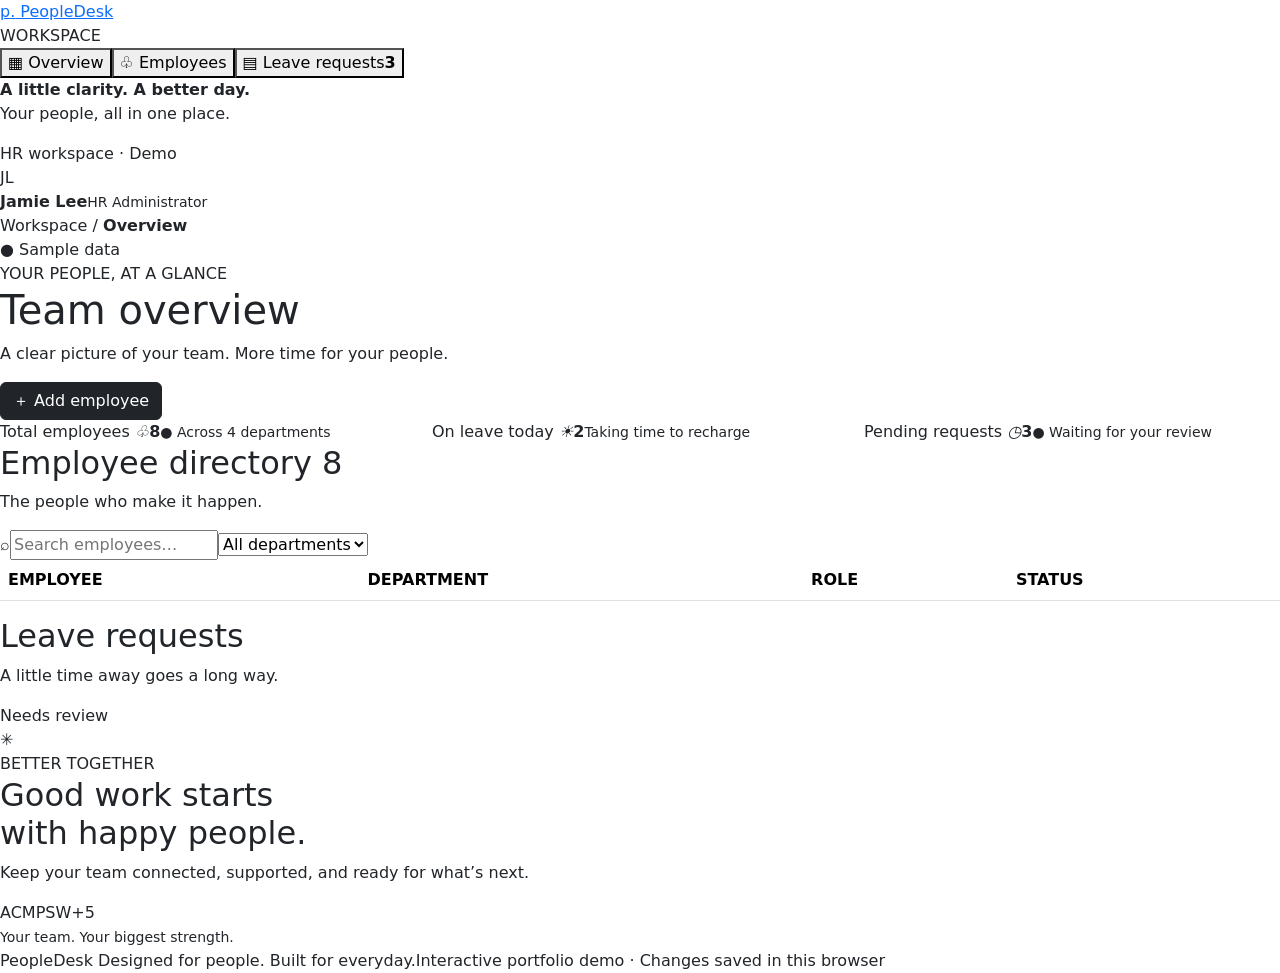
==== index.html @ 5a253f6b "Add dashboard index.html" ====
<!doctype html><html lang="en"><head><meta charset="utf-8"><meta name="viewport" content="width=device-width,initial-scale=1"><title>PeopleDesk | Team overview</title><meta name="description" content="A responsive HR dashboard demo with employee search and leave requests."><link href="https://cdn.jsdelivr.net/npm/bootstrap@5.3.3/dist/css/bootstrap.min.css" rel="stylesheet"><link href="style.css" rel="stylesheet"></head><body><aside><a class="brand" href="#dashboard"><span class="brand-icon">p.</span> PeopleDesk</a><div class="workspace">WORKSPACE</div><nav aria-label="Main navigation"><button data-view="dashboard" class="active">▦ <span>Overview</span></button><button data-view="employees">♧ <span>Employees</span></button><button data-view="leave">▤ <span>Leave requests</span><b id="nav-count">3</b></button></nav><div class="sidebar-bottom"><div class="help-card"><strong>A little clarity. A better day.</strong><p>Your people, all in one place.</p><span>HR workspace · Demo</span></div><div class="profile"><span class="avatar purple">JL</span><div><strong>Jamie Lee</strong><small>HR Administrator</small></div></div></div></aside><div class="app"><header><div>Workspace <span>/</span> <strong id="crumb">Overview</strong></div><span class="demo-label">● Sample data</span></header><main><div class="page-top"><div><div class="eyebrow">YOUR PEOPLE, AT A GLANCE</div><h1 id="page-title">Team overview</h1><p id="subtitle">A clear picture of your team. More time for your people.</p></div><button class="btn btn-dark" id="add">＋ Add employee</button></div><section class="row g-3 metrics" aria-label="Team summary"><div class="col-12 col-sm-4"><article class="metric"><span>Total employees <i>♧</i></span><strong id="total">8</strong><small><b>●</b> Across 4 departments</small></article></div><div class="col-12 col-sm-4"><article class="metric"><span>On leave today <i>☀</i></span><strong id="onleave">2</strong><small>Taking time to recharge</small></article></div><div class="col-12 col-sm-4"><article class="metric"><span>Pending requests <i>◷</i></span><strong id="pending">3</strong><small><b class="amber">●</b> Waiting for your review</small></article></div></section><section id="employee-section" class="panel"><div class="panel-top"><div><h2>Employee directory <span id="directory-count">8</span></h2><p>The people who make it happen.</p></div><div class="filters"><label class="search"><span>⌕</span><input id="search" placeholder="Search employees…" aria-label="Search employees"></label><select id="department" aria-label="Filter by department"><option value="">All departments</option><option>Engineering</option><option>Design</option><option>Marketing</option><option>People</option></select></div></div><div class="table-responsive"><table class="table align-middle"><thead><tr><th>EMPLOYEE</th><th>DEPARTMENT</th><th>ROLE</th><th>STATUS</th></tr></thead><tbody id="employees"></tbody></table></div><div class="panel-foot" id="results"></div></section><section class="bottom-grid"><div id="leave-section" class="panel"><div class="panel-top"><div><h2>Leave requests</h2><p>A little time away goes a long way.</p></div><span class="tag">Needs review</span></div><div id="requests"></div></div><div class="note-card" id="team-note"><span class="note-icon">✳</span><div class="eyebrow">BETTER TOGETHER</div><h2>Good work starts<br>with happy people.</h2><p>Keep your team connected, supported, and ready for what’s next.</p><div class="overlap"><span class="avatar purple">AC</span><span class="avatar peach">MP</span><span class="avatar green">SW</span><span class="avatar blue">+5</span></div><small>Your team. Your biggest strength.</small></div></section><footer>PeopleDesk <span>Designed for people. Built for everyday.</span><span>Interactive portfolio demo · Changes saved in this browser</span></footer></main></div><dialog id="employee-dialog"><form id="employee-form"><div class="dialog-top"><h2>Add employee</h2><button type="button" id="close" aria-label="Close">×</button></div><p>Welcome someone new to the team.</p><label>Full name<input name="name" required maxlength="70"></label><label>Email<input name="email" type="email" required></label><label>Department<select name="dept"><option>Engineering</option><option>Design</option><option>Marketing</option><option>People</option></select></label><label>Role<input name="role" required maxlength="70"></label><button class="btn btn-dark w-100" type="submit">Add employee</button></form></dialog><div id="toast" role="status"></div><script src="app.js"></script></body></html>
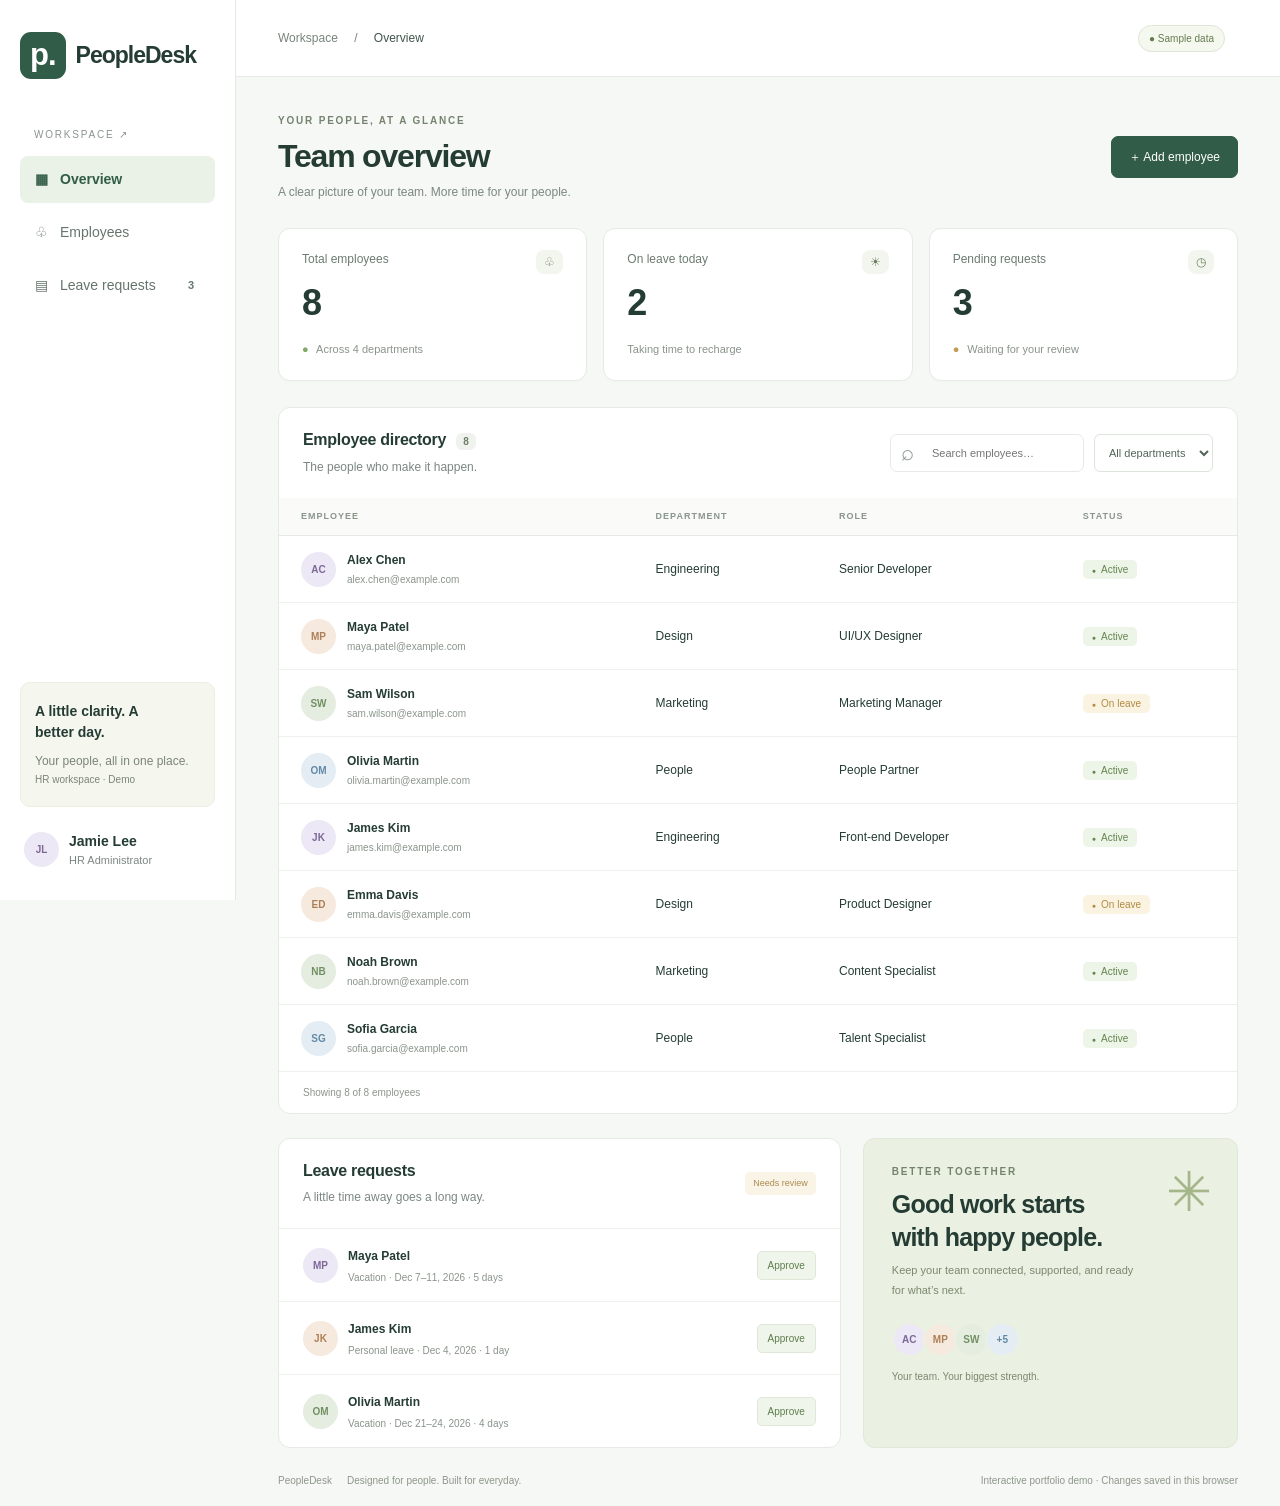
==== commit 6f1f6095: "Connect Workspace and Leave requests navigation" ====
--- a/index.html
+++ b/index.html
@@ -1 +1 @@
-<!doctype html><html lang="en"><head><meta charset="utf-8"><meta name="viewport" content="width=device-width,initial-scale=1"><title>PeopleDesk | Team overview</title><meta name="description" content="A responsive HR dashboard demo with employee search and leave requests."><link href="https://cdn.jsdelivr.net/npm/bootstrap@5.3.3/dist/css/bootstrap.min.css" rel="stylesheet"><link href="style.css" rel="stylesheet"></head><body><aside><a class="brand" href="#dashboard"><span class="brand-icon">p.</span> PeopleDesk</a><div class="workspace">WORKSPACE</div><nav aria-label="Main navigation"><button data-view="dashboard" class="active">▦ <span>Overview</span></button><button data-view="employees">♧ <span>Employees</span></button><button data-view="leave">▤ <span>Leave requests</span><b id="nav-count">3</b></button></nav><div class="sidebar-bottom"><div class="help-card"><strong>A little clarity. A better day.</strong><p>Your people, all in one place.</p><span>HR workspace · Demo</span></div><div class="profile"><span class="avatar purple">JL</span><div><strong>Jamie Lee</strong><small>HR Administrator</small></div></div></div></aside><div class="app"><header><div>Workspace <span>/</span> <strong id="crumb">Overview</strong></div><span class="demo-label">● Sample data</span></header><main><div class="page-top"><div><div class="eyebrow">YOUR PEOPLE, AT A GLANCE</div><h1 id="page-title">Team overview</h1><p id="subtitle">A clear picture of your team. More time for your people.</p></div><button class="btn btn-dark" id="add">＋ Add employee</button></div><section class="row g-3 metrics" aria-label="Team summary"><div class="col-12 col-sm-4"><article class="metric"><span>Total employees <i>♧</i></span><strong id="total">8</strong><small><b>●</b> Across 4 departments</small></article></div><div class="col-12 col-sm-4"><article class="metric"><span>On leave today <i>☀</i></span><strong id="onleave">2</strong><small>Taking time to recharge</small></article></div><div class="col-12 col-sm-4"><article class="metric"><span>Pending requests <i>◷</i></span><strong id="pending">3</strong><small><b class="amber">●</b> Waiting for your review</small></article></div></section><section id="employee-section" class="panel"><div class="panel-top"><div><h2>Employee directory <span id="directory-count">8</span></h2><p>The people who make it happen.</p></div><div class="filters"><label class="search"><span>⌕</span><input id="search" placeholder="Search employees…" aria-label="Search employees"></label><select id="department" aria-label="Filter by department"><option value="">All departments</option><option>Engineering</option><option>Design</option><option>Marketing</option><option>People</option></select></div></div><div class="table-responsive"><table class="table align-middle"><thead><tr><th>EMPLOYEE</th><th>DEPARTMENT</th><th>ROLE</th><th>STATUS</th></tr></thead><tbody id="employees"></tbody></table></div><div class="panel-foot" id="results"></div></section><section class="bottom-grid"><div id="leave-section" class="panel"><div class="panel-top"><div><h2>Leave requests</h2><p>A little time away goes a long way.</p></div><span class="tag">Needs review</span></div><div id="requests"></div></div><div class="note-card" id="team-note"><span class="note-icon">✳</span><div class="eyebrow">BETTER TOGETHER</div><h2>Good work starts<br>with happy people.</h2><p>Keep your team connected, supported, and ready for what’s next.</p><div class="overlap"><span class="avatar purple">AC</span><span class="avatar peach">MP</span><span class="avatar green">SW</span><span class="avatar blue">+5</span></div><small>Your team. Your biggest strength.</small></div></section><footer>PeopleDesk <span>Designed for people. Built for everyday.</span><span>Interactive portfolio demo · Changes saved in this browser</span></footer></main></div><dialog id="employee-dialog"><form id="employee-form"><div class="dialog-top"><h2>Add employee</h2><button type="button" id="close" aria-label="Close">×</button></div><p>Welcome someone new to the team.</p><label>Full name<input name="name" required maxlength="70"></label><label>Email<input name="email" type="email" required></label><label>Department<select name="dept"><option>Engineering</option><option>Design</option><option>Marketing</option><option>People</option></select></label><label>Role<input name="role" required maxlength="70"></label><button class="btn btn-dark w-100" type="submit">Add employee</button></form></dialog><div id="toast" role="status"></div><script src="app.js"></script></body></html>
+<!doctype html><html lang="en"><head><meta charset="utf-8"><meta name="viewport" content="width=device-width,initial-scale=1"><title>PeopleDesk | Team overview</title><meta name="description" content="A responsive HR dashboard demo with employee search and leave requests."><link href="https://cdn.jsdelivr.net/npm/bootstrap@5.3.3/dist/css/bootstrap.min.css" rel="stylesheet"><link href="style.css" rel="stylesheet"></head><body><aside><a class="brand" href="index.html"><span class="brand-icon">p.</span> PeopleDesk</a><a class="workspace" href="workspace.html">WORKSPACE ↗</a><nav aria-label="Main navigation"><a href="index.html" class="nav-link" data-page-link="dashboard">▦ <span>Overview</span></a><a href="index.html?view=employees" class="nav-link" data-page-link="employees">♧ <span>Employees</span></a><a href="leave.html" class="nav-link" data-page-link="leave">▤ <span>Leave requests</span><b id="nav-count">3</b></a></nav><div class="sidebar-bottom"><div class="help-card"><strong>A little clarity. A better day.</strong><p>Your people, all in one place.</p><span>HR workspace · Demo</span></div><div class="profile"><span class="avatar purple">JL</span><div><strong>Jamie Lee</strong><small>HR Administrator</small></div></div></div></aside><div class="app"><header><div><a href="workspace.html">Workspace</a> <span>/</span> <strong id="crumb">Overview</strong></div><span class="demo-label">● Sample data</span></header><main><div class="page-top"><div><div class="eyebrow">YOUR PEOPLE, AT A GLANCE</div><h1 id="page-title">Team overview</h1><p id="subtitle">A clear picture of your team. More time for your people.</p></div><button class="btn btn-dark" id="add">＋ Add employee</button></div><section class="row g-3 metrics" aria-label="Team summary"><div class="col-12 col-sm-4"><article class="metric"><span>Total employees <i>♧</i></span><strong id="total">8</strong><small><b>●</b> Across 4 departments</small></article></div><div class="col-12 col-sm-4"><article class="metric"><span>On leave today <i>☀</i></span><strong id="onleave">2</strong><small>Taking time to recharge</small></article></div><div class="col-12 col-sm-4"><article class="metric"><span>Pending requests <i>◷</i></span><strong id="pending">3</strong><small><b class="amber">●</b> Waiting for your review</small></article></div></section><section id="employee-section" class="panel"><div class="panel-top"><div><h2>Employee directory <span id="directory-count">8</span></h2><p>The people who make it happen.</p></div><div class="filters"><label class="search"><span>⌕</span><input id="search" placeholder="Search employees…" aria-label="Search employees"></label><select id="department" aria-label="Filter by department"><option value="">All departments</option><option>Engineering</option><option>Design</option><option>Marketing</option><option>People</option></select></div></div><div class="table-responsive"><table class="table align-middle"><thead><tr><th>EMPLOYEE</th><th>DEPARTMENT</th><th>ROLE</th><th>STATUS</th></tr></thead><tbody id="employees"></tbody></table></div><div class="panel-foot" id="results"></div></section><section class="bottom-grid"><div id="leave-section" class="panel"><div class="panel-top"><div><h2>Leave requests</h2><p>A little time away goes a long way.</p></div><span class="tag">Needs review</span></div><div id="requests"></div></div><div class="note-card" id="team-note"><span class="note-icon">✳</span><div class="eyebrow">BETTER TOGETHER</div><h2>Good work starts<br>with happy people.</h2><p>Keep your team connected, supported, and ready for what’s next.</p><div class="overlap"><span class="avatar purple">AC</span><span class="avatar peach">MP</span><span class="avatar green">SW</span><span class="avatar blue">+5</span></div><small>Your team. Your biggest strength.</small></div></section><section id="workspace-section" class="panel" hidden><div class="panel-top"><div><h2>Your workspace</h2><p>A shared home for your people and everyday HR tasks.</p></div><span class="tag">Demo organization</span></div><div class="workspace-content"><h2>Departments</h2><p>Explore how your team is organized.</p><div id="department-cards" class="row g-3 mt-2"></div><hr><h2>Quick links</h2><div class="quick-links"><a href="index.html?view=employees">Employee directory →</a><a href="leave.html">Review leave requests →</a><a href="index.html">Team overview →</a></div><hr><h2>Workspace information</h2><p><strong>Organization:</strong> PeopleDesk Demo Team</p><p><strong>Administrator:</strong> Jamie Lee · HR Administrator</p><p><strong>Data:</strong> Sample employees and requests. Edits are stored only in this browser.</p></div></section><footer>PeopleDesk <span>Designed for people. Built for everyday.</span><span>Interactive portfolio demo · Changes saved in this browser</span></footer></main></div><dialog id="employee-dialog"><form id="employee-form"><div class="dialog-top"><h2>Add employee</h2><button type="button" id="close" aria-label="Close">×</button></div><p>Welcome someone new to the team.</p><label>Full name<input name="name" required maxlength="70"></label><label>Email<input name="email" type="email" required></label><label>Department<select name="dept"><option>Engineering</option><option>Design</option><option>Marketing</option><option>People</option></select></label><label>Role<input name="role" required maxlength="70"></label><button class="btn btn-dark w-100" type="submit">Add employee</button></form></dialog><div id="toast" role="status"></div><script src="app.js"></script></body></html>
--- a/style.css
+++ b/style.css
@@ -0,0 +1,3 @@
+:root{--ink:#253c35;--muted:#7b8782;--line:#e5eae5;--green:#315c47}*{box-sizing:border-box}body{margin:0;background:#f6f8f5;color:var(--ink);font-family:Inter,-apple-system,BlinkMacSystemFont,'Segoe UI',sans-serif;font-size:14px}aside{position:fixed;inset:0 auto 0 0;width:236px;background:#fff;border-right:1px solid var(--line);padding:32px 20px;display:flex;flex-direction:column}.brand{display:flex;align-items:center;gap:10px;color:var(--ink);font-size:23px;font-weight:750;text-decoration:none;letter-spacing:-1px}.brand-icon{background:#315c47;color:#fff;border-radius:11px;padding:0 10px;font-size:31px}.workspace{font-size:10px;letter-spacing:1.8px;color:#8a948e;margin:48px 14px 14px}nav button{border:0;background:none;width:100%;text-align:left;padding:13px 15px;border-radius:8px;display:flex;align-items:center;gap:12px;color:#66756c;margin-bottom:6px}nav button.active{background:#eaf1e7;color:#315c47;font-weight:650}nav b{margin-left:auto;font-size:11px;background:#fff;padding:1px 6px;border-radius:5px}.sidebar-bottom{margin-top:auto}.help-card{background:#f5f7ef;border:1px solid #ebeee1;padding:18px 14px;border-radius:10px;font-size:12px}.help-card strong{display:block;max-width:130px;font-size:14px}.help-card p{margin-top:9px;color:#7b8477}.help-card span{font-size:10px;color:#7b8477}.profile{display:flex;gap:10px;align-items:center;padding:24px 4px 0}.profile small{display:block;font-size:11px;color:var(--muted)}.app{margin-left:236px}header{height:77px;background:#fff;border-bottom:1px solid var(--line);display:flex;align-items:center;justify-content:space-between;padding:0 42px;font-size:12px;color:#78857b}header span{margin:0 13px}header strong{color:#42554b;font-weight:500}.demo-label{border:1px solid #dce5d6;background:#f5f8ef;padding:5px 10px;border-radius:20px;font-size:10px;color:#657b4f}main{max-width:1440px;margin:auto;padding:36px 42px 18px}.page-top{display:flex;justify-content:space-between;align-items:center;margin-bottom:27px}.eyebrow{font-size:10px;letter-spacing:1.8px;font-weight:650;color:#75846e;margin-bottom:9px}h1{font-size:32px;letter-spacing:-1.2px;font-weight:650}p{color:var(--muted);font-size:12px;margin:8px 0 0}.btn-dark{background:#315c47;border-color:#315c47;font-size:12px;padding:11px 17px;border-radius:7px}.metric{background:#fff;border:1px solid var(--line);border-radius:12px;padding:21px 23px;box-shadow:0 2px 2px #263e3103}.metric>span{display:block;color:#6c7c72;font-size:12px}.metric i{float:right;font-style:normal;background:#f3f6ef;border-radius:8px;padding:3px 8px;color:#6d805e}.metric strong{font-size:36px;display:block;font-weight:600;letter-spacing:-1px;margin:8px 0}.metric small{color:#8a948b;font-size:11px}.metric small b{color:#7eaa65;margin-right:5px}.metric small b.amber{color:#c19d55}.metrics{margin-bottom:26px}.panel{background:#fff;border:1px solid var(--line);border-radius:12px;overflow:hidden}.panel-top{display:flex;align-items:center;justify-content:space-between;padding:22px 24px;gap:15px}h2{font-size:16px;font-weight:650;margin:0;letter-spacing:-.3px}h2 span{font-size:10px;background:#f0f3ed;color:#6d7c68;padding:3px 7px;border-radius:6px;margin-left:6px}.filters{display:flex;gap:10px}.search{display:flex;align-items:center;border:1px solid var(--line);border-radius:7px;padding:0 10px;gap:8px}.search span{font-size:22px;color:#8a948b}input,select{font:inherit;color:#52655a;border:1px solid #dde4db;border-radius:6px;padding:10px;background:#fff;font-size:11px}.search input{border:0;width:151px;outline:none}input:focus-visible,select:focus-visible,button:focus-visible,a:focus-visible{outline:2px solid #6d9464;outline-offset:3px}.table{margin:0;--bs-table-color:var(--ink)}.table thead th{background:#fafbf9;color:#8a958b;font-size:9px;font-weight:600;letter-spacing:1px;padding:12px 22px;border-color:var(--line)}.table td{padding:15px 22px;border-color:#eef1eb;font-size:12px}.person{display:flex;align-items:center;gap:11px;min-width:180px}.person strong{font-weight:550}.person small{display:block;font-size:10px;color:#8a958b;margin-top:3px}.avatar{display:inline-flex;flex-shrink:0;width:35px;height:35px;border-radius:50%;align-items:center;justify-content:center;font-size:10px;font-weight:650}.purple{background:#ece8f5;color:#7d6998}.peach{background:#f6e9dd;color:#ae8057}.green{background:#e4eddf;color:#729064}.blue{background:#e4edf4;color:#6489a5}.status{font-size:10px;padding:4px 9px;border-radius:5px;background:#edf4e8;color:#64864f;white-space:nowrap}.status.leave{background:#fbf3e2;color:#b08b42}.status:before{content:'●';font-size:7px;margin-right:5px}.panel-foot{padding:13px 24px;color:#8b958b;font-size:10px}.bottom-grid{display:grid;grid-template-columns:1.5fr 1fr;gap:22px;margin-top:24px}.tag{font-size:9px;background:#faf4e7;color:#aa8b50;padding:5px 8px;border-radius:5px;white-space:nowrap}.request{display:flex;align-items:center;gap:10px;padding:16px 24px;border-top:1px solid #eef1eb}.request-info{flex:1}.request strong{font-size:12px;font-weight:550}.request small{display:block;color:#8a948b;font-size:10px;margin-top:4px}.approve{background:#f0f5eb;border:1px solid #dfe8d7;color:#5d7d4d;font-size:10px;padding:6px 10px;border-radius:5px}.note-card{background:#eaf0e2;border:1px solid #e0e8d7;border-radius:12px;padding:25px 28px;position:relative}.note-card h2{font-size:25px;line-height:1.3;letter-spacing:-.8px}.note-card p{max-width:255px;font-size:11px;line-height:1.8;color:#7b886e}.note-icon{position:absolute;right:25px;top:12px;font-size:55px;color:#a5b68a}.overlap{margin:21px 0 8px;padding-left:4px}.overlap .avatar{border:2px solid #eaf0e2;margin-left:-4px}.note-card>small{color:#7b886e;font-size:10px}footer{display:flex;gap:15px;flex-wrap:wrap;font-size:10px;color:#8d978b;margin-top:25px}footer>span:last-child{margin-left:auto}dialog{border:1px solid var(--line);border-radius:14px;padding:28px;width:min(430px,92vw);color:var(--ink)}dialog::backdrop{background:#20352c70}.dialog-top{display:flex;justify-content:space-between;align-items:center}.dialog-top button{border:0;background:none;font-size:24px}dialog label{display:block;font-size:12px;margin:16px 0}dialog input,dialog select{width:100%;display:block;margin-top:5px;font-size:14px}#toast{position:fixed;bottom:25px;left:50%;transform:translateX(-50%);background:#315c47;color:white;padding:12px 22px;border-radius:8px;display:none;z-index:4}@media(min-width:1400px){main{padding-top:45px}.table td{padding-top:19px;padding-bottom:19px}}@media(max-width:1100px){aside{width:200px}.app{margin-left:200px}main{padding:28px 24px}.panel-top{align-items:flex-start;flex-direction:column}.bottom-grid{grid-template-columns:1fr 1fr}.request{padding:16px}.filters{width:100%}.search{flex:1}.search input{width:100%}}@media(max-width:720px){aside{position:static;width:100%;padding:16px;border-right:0;border-bottom:1px solid var(--line)}.brand{font-size:21px}.brand-icon{font-size:25px}.workspace,.sidebar-bottom{display:none}nav{display:flex;margin-top:16px;gap:6px}nav button{font-size:11px;padding:10px;gap:6px;margin:0}nav b{display:none}.app{margin:0}header{height:49px;padding:0 20px}main{padding:25px 16px}.page-top{align-items:flex-start;gap:10px}h1{font-size:28px}.page-top p{max-width:200px}.page-top .btn{white-space:nowrap;padding:9px;font-size:10px}.metric{padding:15px 20px}.metric strong{font-size:30px}.bottom-grid{grid-template-columns:1fr}.filters{flex-direction:column}.panel-top{padding:20px}.table td,.table th{padding-left:18px!important;padding-right:18px!important}footer>span:last-child{margin:0}.note-card{min-height:260px}}
+
+nav .nav-link{width:100%;text-align:left;padding:13px 15px;border-radius:8px;display:flex;align-items:center;gap:12px;color:#66756c;margin-bottom:6px;text-decoration:none}nav .nav-link.active{background:#eaf1e7;color:#315c47;font-weight:650}nav .nav-link:hover{background:#f2f5ee}.workspace{text-decoration:none;display:block}.workspace:hover,header a:hover{text-decoration:underline}header a{color:inherit;text-decoration:none}.workspace-content{padding:0 24px 28px}.workspace-content hr{border-color:#dbe3d6;margin:24px 0}.quick-links{display:flex;flex-wrap:wrap;gap:12px;margin-top:16px}.quick-links a{color:#315c47;background:#edf3e8;padding:12px 16px;border-radius:7px;text-decoration:none}a.workspace[aria-current=page]{color:#315c47;font-weight:700}[hidden]{display:none!important}@media(max-width:720px){nav .nav-link{font-size:11px;padding:10px;gap:6px;margin:0}.workspace{display:block;margin:16px 4px 0}}
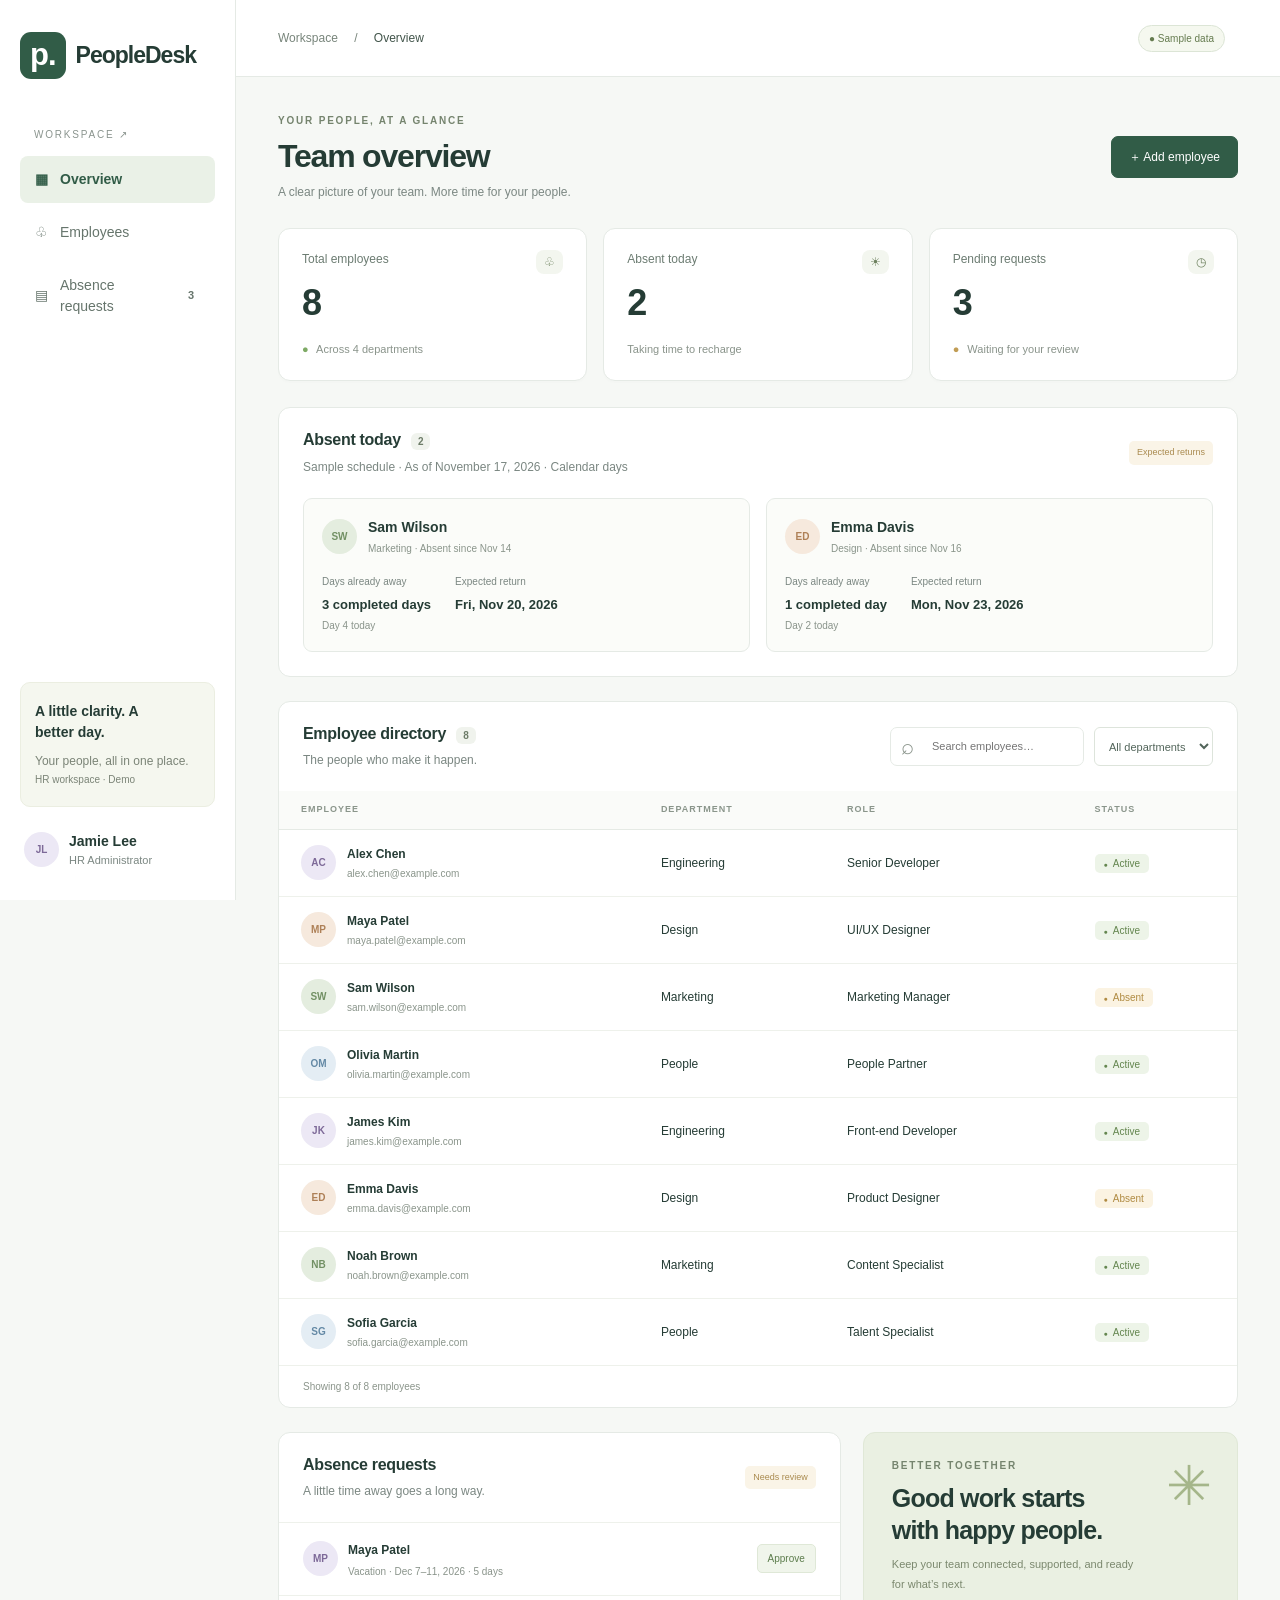
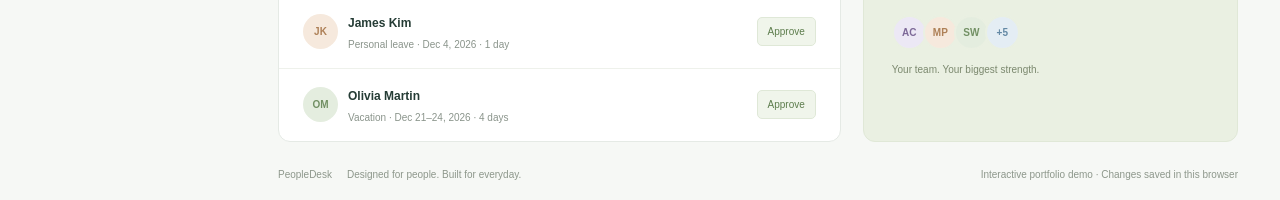
==== commit aeca27af: "Show absence durations and return dates; simplify Workspace header" ====
--- a/index.html
+++ b/index.html
@@ -1 +1 @@
-<!doctype html><html lang="en"><head><meta charset="utf-8"><meta name="viewport" content="width=device-width,initial-scale=1"><title>PeopleDesk | Team overview</title><meta name="description" content="A responsive HR dashboard demo with employee search and leave requests."><link href="https://cdn.jsdelivr.net/npm/bootstrap@5.3.3/dist/css/bootstrap.min.css" rel="stylesheet"><link href="style.css" rel="stylesheet"></head><body><aside><a class="brand" href="index.html"><span class="brand-icon">p.</span> PeopleDesk</a><a class="workspace" href="workspace.html">WORKSPACE ↗</a><nav aria-label="Main navigation"><a href="index.html" class="nav-link" data-page-link="dashboard">▦ <span>Overview</span></a><a href="index.html?view=employees" class="nav-link" data-page-link="employees">♧ <span>Employees</span></a><a href="leave.html" class="nav-link" data-page-link="leave">▤ <span>Leave requests</span><b id="nav-count">3</b></a></nav><div class="sidebar-bottom"><div class="help-card"><strong>A little clarity. A better day.</strong><p>Your people, all in one place.</p><span>HR workspace · Demo</span></div><div class="profile"><span class="avatar purple">JL</span><div><strong>Jamie Lee</strong><small>HR Administrator</small></div></div></div></aside><div class="app"><header><div><a href="workspace.html">Workspace</a> <span>/</span> <strong id="crumb">Overview</strong></div><span class="demo-label">● Sample data</span></header><main><div class="page-top"><div><div class="eyebrow">YOUR PEOPLE, AT A GLANCE</div><h1 id="page-title">Team overview</h1><p id="subtitle">A clear picture of your team. More time for your people.</p></div><button class="btn btn-dark" id="add">＋ Add employee</button></div><section class="row g-3 metrics" aria-label="Team summary"><div class="col-12 col-sm-4"><article class="metric"><span>Total employees <i>♧</i></span><strong id="total">8</strong><small><b>●</b> Across 4 departments</small></article></div><div class="col-12 col-sm-4"><article class="metric"><span>On leave today <i>☀</i></span><strong id="onleave">2</strong><small>Taking time to recharge</small></article></div><div class="col-12 col-sm-4"><article class="metric"><span>Pending requests <i>◷</i></span><strong id="pending">3</strong><small><b class="amber">●</b> Waiting for your review</small></article></div></section><section id="employee-section" class="panel"><div class="panel-top"><div><h2>Employee directory <span id="directory-count">8</span></h2><p>The people who make it happen.</p></div><div class="filters"><label class="search"><span>⌕</span><input id="search" placeholder="Search employees…" aria-label="Search employees"></label><select id="department" aria-label="Filter by department"><option value="">All departments</option><option>Engineering</option><option>Design</option><option>Marketing</option><option>People</option></select></div></div><div class="table-responsive"><table class="table align-middle"><thead><tr><th>EMPLOYEE</th><th>DEPARTMENT</th><th>ROLE</th><th>STATUS</th></tr></thead><tbody id="employees"></tbody></table></div><div class="panel-foot" id="results"></div></section><section class="bottom-grid"><div id="leave-section" class="panel"><div class="panel-top"><div><h2>Leave requests</h2><p>A little time away goes a long way.</p></div><span class="tag">Needs review</span></div><div id="requests"></div></div><div class="note-card" id="team-note"><span class="note-icon">✳</span><div class="eyebrow">BETTER TOGETHER</div><h2>Good work starts<br>with happy people.</h2><p>Keep your team connected, supported, and ready for what’s next.</p><div class="overlap"><span class="avatar purple">AC</span><span class="avatar peach">MP</span><span class="avatar green">SW</span><span class="avatar blue">+5</span></div><small>Your team. Your biggest strength.</small></div></section><section id="workspace-section" class="panel" hidden><div class="panel-top"><div><h2>Your workspace</h2><p>A shared home for your people and everyday HR tasks.</p></div><span class="tag">Demo organization</span></div><div class="workspace-content"><h2>Departments</h2><p>Explore how your team is organized.</p><div id="department-cards" class="row g-3 mt-2"></div><hr><h2>Quick links</h2><div class="quick-links"><a href="index.html?view=employees">Employee directory →</a><a href="leave.html">Review leave requests →</a><a href="index.html">Team overview →</a></div><hr><h2>Workspace information</h2><p><strong>Organization:</strong> PeopleDesk Demo Team</p><p><strong>Administrator:</strong> Jamie Lee · HR Administrator</p><p><strong>Data:</strong> Sample employees and requests. Edits are stored only in this browser.</p></div></section><footer>PeopleDesk <span>Designed for people. Built for everyday.</span><span>Interactive portfolio demo · Changes saved in this browser</span></footer></main></div><dialog id="employee-dialog"><form id="employee-form"><div class="dialog-top"><h2>Add employee</h2><button type="button" id="close" aria-label="Close">×</button></div><p>Welcome someone new to the team.</p><label>Full name<input name="name" required maxlength="70"></label><label>Email<input name="email" type="email" required></label><label>Department<select name="dept"><option>Engineering</option><option>Design</option><option>Marketing</option><option>People</option></select></label><label>Role<input name="role" required maxlength="70"></label><button class="btn btn-dark w-100" type="submit">Add employee</button></form></dialog><div id="toast" role="status"></div><script src="app.js"></script></body></html>
+<!doctype html><html lang="en"><head><meta charset="utf-8"><meta name="viewport" content="width=device-width,initial-scale=1"><title>PeopleDesk | Team overview</title><meta name="description" content="A responsive HR dashboard demo with employee search and leave requests."><link href="https://cdn.jsdelivr.net/npm/bootstrap@5.3.3/dist/css/bootstrap.min.css" rel="stylesheet"><link href="style.css?v=20261117-absence" rel="stylesheet"></head><body><aside><a class="brand" href="index.html"><span class="brand-icon">p.</span> PeopleDesk</a><a class="workspace" href="workspace.html">WORKSPACE ↗</a><nav aria-label="Main navigation"><a href="index.html" class="nav-link" data-page-link="dashboard">▦ <span>Overview</span></a><a href="index.html?view=employees" class="nav-link" data-page-link="employees">♧ <span>Employees</span></a><a href="leave.html" class="nav-link" data-page-link="leave">▤ <span>Absence requests</span><b id="nav-count">3</b></a></nav><div class="sidebar-bottom"><div class="help-card"><strong>A little clarity. A better day.</strong><p>Your people, all in one place.</p><span>HR workspace · Demo</span></div><div class="profile"><span class="avatar purple">JL</span><div><strong>Jamie Lee</strong><small>HR Administrator</small></div></div></div></aside><div class="app"><header><div><a href="workspace.html">Workspace</a> <span>/</span> <strong id="crumb">Overview</strong></div><span class="demo-label">● Sample data</span></header><main><div class="page-top"><div><div class="eyebrow">YOUR PEOPLE, AT A GLANCE</div><h1 id="page-title">Team overview</h1><p id="subtitle">A clear picture of your team. More time for your people.</p></div><button class="btn btn-dark" id="add">＋ Add employee</button></div><section class="row g-3 metrics" aria-label="Team summary"><div class="col-12 col-sm-4"><article class="metric"><span>Total employees <i>♧</i></span><strong id="total">8</strong><small><b>●</b> Across 4 departments</small></article></div><div class="col-12 col-sm-4"><article class="metric"><span>Absent today <i>☀</i></span><strong id="onleave">2</strong><small>Taking time to recharge</small></article></div><div class="col-12 col-sm-4"><article class="metric"><span>Pending requests <i>◷</i></span><strong id="pending">3</strong><small><b class="amber">●</b> Waiting for your review</small></article></div></section><section class="panel absence-panel" id="absence-today"><div class="panel-top"><div><h2>Absent today <span>2</span></h2><p>Sample schedule · As of November 17, 2026 · Calendar days</p></div><span class="tag">Expected returns</span></div><div class="row g-3 absence-cards"><div class="col-12 col-md-6"><article class="absence-card"><div class="person"><span class="avatar green">SW</span><div><strong>Sam Wilson</strong><small>Marketing · Absent since Nov 14</small></div></div><dl><div><dt>Days already away</dt><dd>3 completed days <small>Day 4 today</small></dd></div><div><dt>Expected return</dt><dd>Fri, Nov 20, 2026</dd></div></dl></article></div><div class="col-12 col-md-6"><article class="absence-card"><div class="person"><span class="avatar peach">ED</span><div><strong>Emma Davis</strong><small>Design · Absent since Nov 16</small></div></div><dl><div><dt>Days already away</dt><dd>1 completed day <small>Day 2 today</small></dd></div><div><dt>Expected return</dt><dd>Mon, Nov 23, 2026</dd></div></dl></article></div></div></section><section id="employee-section" class="panel"><div class="panel-top"><div><h2>Employee directory <span id="directory-count">8</span></h2><p>The people who make it happen.</p></div><div class="filters"><label class="search"><span>⌕</span><input id="search" placeholder="Search employees…" aria-label="Search employees"></label><select id="department" aria-label="Filter by department"><option value="">All departments</option><option>Engineering</option><option>Design</option><option>Marketing</option><option>People</option></select></div></div><div class="table-responsive"><table class="table align-middle"><thead><tr><th>EMPLOYEE</th><th>DEPARTMENT</th><th>ROLE</th><th>STATUS</th></tr></thead><tbody id="employees"></tbody></table></div><div class="panel-foot" id="results"></div></section><section class="bottom-grid"><div id="leave-section" class="panel"><div class="panel-top"><div><h2>Absence requests</h2><p>A little time away goes a long way.</p></div><span class="tag">Needs review</span></div><div id="requests"></div></div><div class="note-card" id="team-note"><span class="note-icon">✳</span><div class="eyebrow">BETTER TOGETHER</div><h2>Good work starts<br>with happy people.</h2><p>Keep your team connected, supported, and ready for what’s next.</p><div class="overlap"><span class="avatar purple">AC</span><span class="avatar peach">MP</span><span class="avatar green">SW</span><span class="avatar blue">+5</span></div><small>Your team. Your biggest strength.</small></div></section><section id="workspace-section" class="panel" hidden><div class="panel-top"><div><h2>Your workspace</h2><p>A shared home for your people and everyday HR tasks.</p></div><span class="tag">Demo organization</span></div><div class="workspace-content"><h2>Departments</h2><p>Explore how your team is organized.</p><div id="department-cards" class="row g-3 mt-2"></div><hr><h2>Quick links</h2><div class="quick-links"><a href="index.html?view=employees">Employee directory →</a><a href="leave.html">Review absence requests →</a><a href="index.html">Team overview →</a></div><hr><h2>Workspace information</h2><p><strong>Organization:</strong> PeopleDesk Demo Team</p><p><strong>Administrator:</strong> Jamie Lee · HR Administrator</p><p><strong>Data:</strong> Sample employees and requests. Edits are stored only in this browser.</p></div></section><footer>PeopleDesk <span>Designed for people. Built for everyday.</span><span>Interactive portfolio demo · Changes saved in this browser</span></footer></main></div><dialog id="employee-dialog"><form id="employee-form"><div class="dialog-top"><h2>Add employee</h2><button type="button" id="close" aria-label="Close">×</button></div><p>Welcome someone new to the team.</p><label>Full name<input name="name" required maxlength="70"></label><label>Email<input name="email" type="email" required></label><label>Department<select name="dept"><option>Engineering</option><option>Design</option><option>Marketing</option><option>People</option></select></label><label>Role<input name="role" required maxlength="70"></label><button class="btn btn-dark w-100" type="submit">Add employee</button></form></dialog><div id="toast" role="status"></div><script src="app.js?v=20261117-absence"></script></body></html>
--- a/style.css
+++ b/style.css
@@ -1,3 +1,6 @@
 :root{--ink:#253c35;--muted:#7b8782;--line:#e5eae5;--green:#315c47}*{box-sizing:border-box}body{margin:0;background:#f6f8f5;color:var(--ink);font-family:Inter,-apple-system,BlinkMacSystemFont,'Segoe UI',sans-serif;font-size:14px}aside{position:fixed;inset:0 auto 0 0;width:236px;background:#fff;border-right:1px solid var(--line);padding:32px 20px;display:flex;flex-direction:column}.brand{display:flex;align-items:center;gap:10px;color:var(--ink);font-size:23px;font-weight:750;text-decoration:none;letter-spacing:-1px}.brand-icon{background:#315c47;color:#fff;border-radius:11px;padding:0 10px;font-size:31px}.workspace{font-size:10px;letter-spacing:1.8px;color:#8a948e;margin:48px 14px 14px}nav button{border:0;background:none;width:100%;text-align:left;padding:13px 15px;border-radius:8px;display:flex;align-items:center;gap:12px;color:#66756c;margin-bottom:6px}nav button.active{background:#eaf1e7;color:#315c47;font-weight:650}nav b{margin-left:auto;font-size:11px;background:#fff;padding:1px 6px;border-radius:5px}.sidebar-bottom{margin-top:auto}.help-card{background:#f5f7ef;border:1px solid #ebeee1;padding:18px 14px;border-radius:10px;font-size:12px}.help-card strong{display:block;max-width:130px;font-size:14px}.help-card p{margin-top:9px;color:#7b8477}.help-card span{font-size:10px;color:#7b8477}.profile{display:flex;gap:10px;align-items:center;padding:24px 4px 0}.profile small{display:block;font-size:11px;color:var(--muted)}.app{margin-left:236px}header{height:77px;background:#fff;border-bottom:1px solid var(--line);display:flex;align-items:center;justify-content:space-between;padding:0 42px;font-size:12px;color:#78857b}header span{margin:0 13px}header strong{color:#42554b;font-weight:500}.demo-label{border:1px solid #dce5d6;background:#f5f8ef;padding:5px 10px;border-radius:20px;font-size:10px;color:#657b4f}main{max-width:1440px;margin:auto;padding:36px 42px 18px}.page-top{display:flex;justify-content:space-between;align-items:center;margin-bottom:27px}.eyebrow{font-size:10px;letter-spacing:1.8px;font-weight:650;color:#75846e;margin-bottom:9px}h1{font-size:32px;letter-spacing:-1.2px;font-weight:650}p{color:var(--muted);font-size:12px;margin:8px 0 0}.btn-dark{background:#315c47;border-color:#315c47;font-size:12px;padding:11px 17px;border-radius:7px}.metric{background:#fff;border:1px solid var(--line);border-radius:12px;padding:21px 23px;box-shadow:0 2px 2px #263e3103}.metric>span{display:block;color:#6c7c72;font-size:12px}.metric i{float:right;font-style:normal;background:#f3f6ef;border-radius:8px;padding:3px 8px;color:#6d805e}.metric strong{font-size:36px;display:block;font-weight:600;letter-spacing:-1px;margin:8px 0}.metric small{color:#8a948b;font-size:11px}.metric small b{color:#7eaa65;margin-right:5px}.metric small b.amber{color:#c19d55}.metrics{margin-bottom:26px}.panel{background:#fff;border:1px solid var(--line);border-radius:12px;overflow:hidden}.panel-top{display:flex;align-items:center;justify-content:space-between;padding:22px 24px;gap:15px}h2{font-size:16px;font-weight:650;margin:0;letter-spacing:-.3px}h2 span{font-size:10px;background:#f0f3ed;color:#6d7c68;padding:3px 7px;border-radius:6px;margin-left:6px}.filters{display:flex;gap:10px}.search{display:flex;align-items:center;border:1px solid var(--line);border-radius:7px;padding:0 10px;gap:8px}.search span{font-size:22px;color:#8a948b}input,select{font:inherit;color:#52655a;border:1px solid #dde4db;border-radius:6px;padding:10px;background:#fff;font-size:11px}.search input{border:0;width:151px;outline:none}input:focus-visible,select:focus-visible,button:focus-visible,a:focus-visible{outline:2px solid #6d9464;outline-offset:3px}.table{margin:0;--bs-table-color:var(--ink)}.table thead th{background:#fafbf9;color:#8a958b;font-size:9px;font-weight:600;letter-spacing:1px;padding:12px 22px;border-color:var(--line)}.table td{padding:15px 22px;border-color:#eef1eb;font-size:12px}.person{display:flex;align-items:center;gap:11px;min-width:180px}.person strong{font-weight:550}.person small{display:block;font-size:10px;color:#8a958b;margin-top:3px}.avatar{display:inline-flex;flex-shrink:0;width:35px;height:35px;border-radius:50%;align-items:center;justify-content:center;font-size:10px;font-weight:650}.purple{background:#ece8f5;color:#7d6998}.peach{background:#f6e9dd;color:#ae8057}.green{background:#e4eddf;color:#729064}.blue{background:#e4edf4;color:#6489a5}.status{font-size:10px;padding:4px 9px;border-radius:5px;background:#edf4e8;color:#64864f;white-space:nowrap}.status.leave{background:#fbf3e2;color:#b08b42}.status:before{content:'●';font-size:7px;margin-right:5px}.panel-foot{padding:13px 24px;color:#8b958b;font-size:10px}.bottom-grid{display:grid;grid-template-columns:1.5fr 1fr;gap:22px;margin-top:24px}.tag{font-size:9px;background:#faf4e7;color:#aa8b50;padding:5px 8px;border-radius:5px;white-space:nowrap}.request{display:flex;align-items:center;gap:10px;padding:16px 24px;border-top:1px solid #eef1eb}.request-info{flex:1}.request strong{font-size:12px;font-weight:550}.request small{display:block;color:#8a948b;font-size:10px;margin-top:4px}.approve{background:#f0f5eb;border:1px solid #dfe8d7;color:#5d7d4d;font-size:10px;padding:6px 10px;border-radius:5px}.note-card{background:#eaf0e2;border:1px solid #e0e8d7;border-radius:12px;padding:25px 28px;position:relative}.note-card h2{font-size:25px;line-height:1.3;letter-spacing:-.8px}.note-card p{max-width:255px;font-size:11px;line-height:1.8;color:#7b886e}.note-icon{position:absolute;right:25px;top:12px;font-size:55px;color:#a5b68a}.overlap{margin:21px 0 8px;padding-left:4px}.overlap .avatar{border:2px solid #eaf0e2;margin-left:-4px}.note-card>small{color:#7b886e;font-size:10px}footer{display:flex;gap:15px;flex-wrap:wrap;font-size:10px;color:#8d978b;margin-top:25px}footer>span:last-child{margin-left:auto}dialog{border:1px solid var(--line);border-radius:14px;padding:28px;width:min(430px,92vw);color:var(--ink)}dialog::backdrop{background:#20352c70}.dialog-top{display:flex;justify-content:space-between;align-items:center}.dialog-top button{border:0;background:none;font-size:24px}dialog label{display:block;font-size:12px;margin:16px 0}dialog input,dialog select{width:100%;display:block;margin-top:5px;font-size:14px}#toast{position:fixed;bottom:25px;left:50%;transform:translateX(-50%);background:#315c47;color:white;padding:12px 22px;border-radius:8px;display:none;z-index:4}@media(min-width:1400px){main{padding-top:45px}.table td{padding-top:19px;padding-bottom:19px}}@media(max-width:1100px){aside{width:200px}.app{margin-left:200px}main{padding:28px 24px}.panel-top{align-items:flex-start;flex-direction:column}.bottom-grid{grid-template-columns:1fr 1fr}.request{padding:16px}.filters{width:100%}.search{flex:1}.search input{width:100%}}@media(max-width:720px){aside{position:static;width:100%;padding:16px;border-right:0;border-bottom:1px solid var(--line)}.brand{font-size:21px}.brand-icon{font-size:25px}.workspace,.sidebar-bottom{display:none}nav{display:flex;margin-top:16px;gap:6px}nav button{font-size:11px;padding:10px;gap:6px;margin:0}nav b{display:none}.app{margin:0}header{height:49px;padding:0 20px}main{padding:25px 16px}.page-top{align-items:flex-start;gap:10px}h1{font-size:28px}.page-top p{max-width:200px}.page-top .btn{white-space:nowrap;padding:9px;font-size:10px}.metric{padding:15px 20px}.metric strong{font-size:30px}.bottom-grid{grid-template-columns:1fr}.filters{flex-direction:column}.panel-top{padding:20px}.table td,.table th{padding-left:18px!important;padding-right:18px!important}footer>span:last-child{margin:0}.note-card{min-height:260px}}
 
 nav .nav-link{width:100%;text-align:left;padding:13px 15px;border-radius:8px;display:flex;align-items:center;gap:12px;color:#66756c;margin-bottom:6px;text-decoration:none}nav .nav-link.active{background:#eaf1e7;color:#315c47;font-weight:650}nav .nav-link:hover{background:#f2f5ee}.workspace{text-decoration:none;display:block}.workspace:hover,header a:hover{text-decoration:underline}header a{color:inherit;text-decoration:none}.workspace-content{padding:0 24px 28px}.workspace-content hr{border-color:#dbe3d6;margin:24px 0}.quick-links{display:flex;flex-wrap:wrap;gap:12px;margin-top:16px}.quick-links a{color:#315c47;background:#edf3e8;padding:12px 16px;border-radius:7px;text-decoration:none}a.workspace[aria-current=page]{color:#315c47;font-weight:700}[hidden]{display:none!important}@media(max-width:720px){nav .nav-link{font-size:11px;padding:10px;gap:6px;margin:0}.workspace{display:block;margin:16px 4px 0}}
+
+body[data-page="workspace"] header #crumb,body[data-page="workspace"] header>div>span{display:none!important}
+.absence-panel{margin-bottom:24px}.absence-cards{padding:0 24px 24px}.absence-card{height:100%;border:1px solid #e5eae5;border-radius:9px;padding:18px;background:#fbfcf9}.absence-card dl{margin:18px 0 0;display:flex;gap:24px;flex-wrap:wrap}.absence-card dt{font-size:10px;color:#7b8782;font-weight:500;margin-bottom:6px}.absence-card dd{font-size:13px;font-weight:600;margin:0}.absence-card dd small{display:block;font-size:10px;color:#8a948b;font-weight:400;margin-top:4px}
